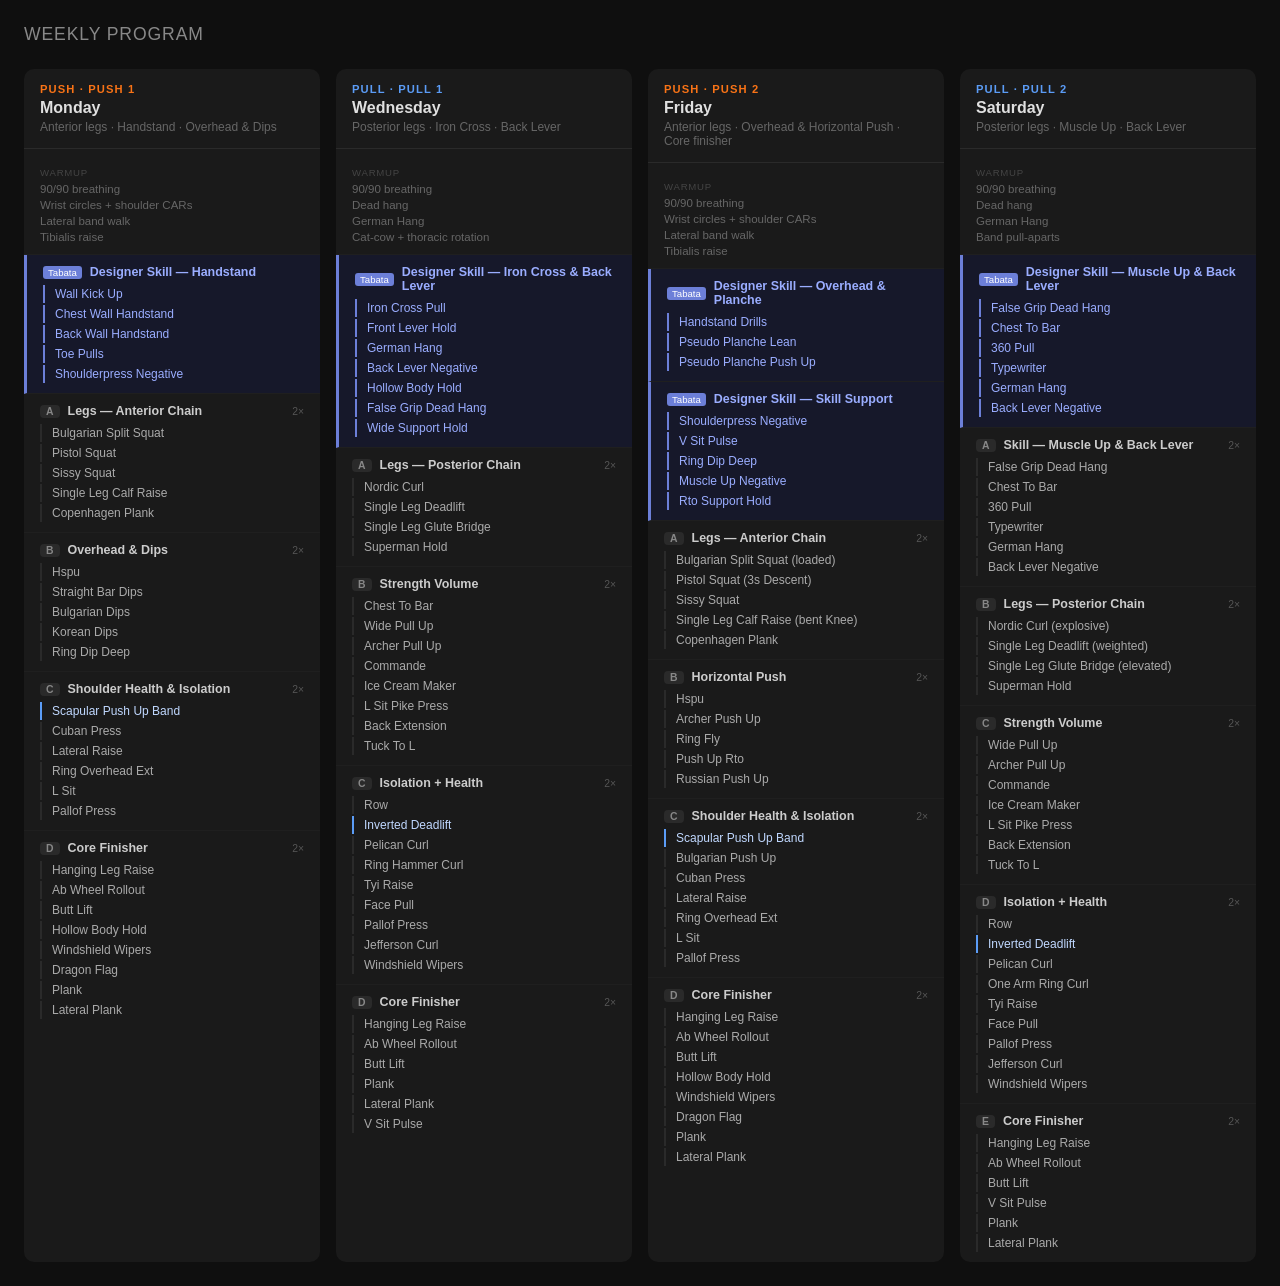
==== workout-overview.html @ dfa6110d "Add Scapular Push Up (Band) to push days; update overview - New exercise: scapular-push-up-band (ser" ====
<!DOCTYPE html>
<html lang="en">
<head>
<meta charset="UTF-8">
<title>Workout Overview</title>
<style>
  * { box-sizing: border-box; margin: 0; padding: 0; }
  body { font-family: -apple-system, BlinkMacSystemFont, sans-serif; background: #0f0f0f; color: #e0e0e0; padding: 24px; }
  h1 { font-size: 1.1rem; color: #888; font-weight: 400; margin-bottom: 24px; letter-spacing: .05em; text-transform: uppercase; }
  .days { display: grid; grid-template-columns: repeat(auto-fit, minmax(280px, 1fr)); gap: 16px; }
  .day { background: #1a1a1a; border-radius: 10px; overflow: hidden; }
  .day-header { padding: 14px 16px; border-bottom: 1px solid #2a2a2a; }
  .day-header .label { font-size: .7rem; text-transform: uppercase; letter-spacing: .1em; font-weight: 600; margin-bottom: 4px; }
  .day-header .name { font-size: 1rem; font-weight: 600; }
  .day-header .focus { font-size: .75rem; color: #666; margin-top: 3px; }
  .pull .day-header .label { color: #5b9cf6; }
  .push .day-header .label { color: #f97316; }
  .block { padding: 10px 16px; border-bottom: 1px solid #1f1f1f; }
  .block:last-child { border-bottom: none; }
  .block-header { display: flex; align-items: center; gap: 8px; margin-bottom: 6px; }
  .block-id { font-size: .65rem; font-weight: 700; background: #2a2a2a; color: #888; border-radius: 4px; padding: 1px 6px; }
  .block-label { font-size: .78rem; font-weight: 600; color: #ccc; flex: 1; }
  .block-meta { font-size: .65rem; color: #555; }
  .block-tag { font-size: .6rem; background: #6C7FD8; color: #fff; border-radius: 3px; padding: 1px 5px; }
  .exercises { list-style: none; display: flex; flex-direction: column; gap: 2px; }
  .exercises li { font-size: .75rem; color: #aaa; padding: 2px 0 2px 10px; border-left: 2px solid #2a2a2a; }
  .exercises li.new { border-left-color: #5b9cf6; color: #c0d8ff; }
  .section-title { font-size: .6rem; text-transform: uppercase; letter-spacing: .08em; color: #444; margin: 8px 0 4px; }
  .warmup-items { list-style: none; display: flex; flex-direction: column; gap: 2px; }
  .warmup-items li { font-size: .72rem; color: #666; padding: 1px 0; }
</style>
</head>
<body>
<h1>Weekly Program</h1>
<div class="days" id="days"></div>

<script type="module">
const EX = new Proxy({}, { get: (_, id) => ({ id }) });

const SESSIONS = [
  {
    id: 'mon-push1', day: 'Monday', type: 'push', label: 'Push 1',
    focus: 'Anterior legs · Handstand · Overhead & Dips',
    warmup: ['90/90 breathing', 'Wrist circles + shoulder CARs', 'Lateral band walk', 'Tibialis raise'],
    skillTabata: [
      { id:'A', label:'Designer Skill — Handstand', tag:'Tabata', exercises:['wall-kick-up','chest-wall-handstand','back-wall-handstand','toe-pulls','shoulderpress-negative'] },
    ],
    supersets: [
      { id:'A', label:'Legs — Anterior Chain', rounds:2, exercises:['bulgarian-split-squat','pistol-squat','sissy-squat','single-leg-calf-raise','copenhagen-plank'] },
      { id:'B', label:'Overhead & Dips', rounds:2, exercises:['hspu','straight-bar-dips','bulgarian-dips','korean-dips','ring-dip-deep'] },
      { id:'C', label:'Shoulder Health & Isolation', rounds:2, exercises:['scapular-push-up-band','cuban-press','lateral-raise','ring-overhead-ext','l-sit','pallof-press'], newExercises:['scapular-push-up-band'] },
      { id:'D', label:'Core Finisher', rounds:2, exercises:['hanging-leg-raise','ab-wheel-rollout','butt-lift','hollow-body-hold','windshield-wipers','dragon-flag','plank','lateral-plank'] },
    ],
  },
  {
    id: 'wed-pull1', day: 'Wednesday', type: 'pull', label: 'Pull 1',
    focus: 'Posterior legs · Iron Cross · Back Lever',
    warmup: ['90/90 breathing','Dead hang','German Hang','Cat-cow + thoracic rotation'],
    skillTabata: [
      { id:'A', label:'Designer Skill — Iron Cross & Back Lever', tag:'Tabata', exercises:['iron-cross-pull','front-lever-hold','german-hang','back-lever-negative','hollow-body-hold','false-grip-dead-hang','wide-support-hold'] },
    ],
    supersets: [
      { id:'A', label:'Legs — Posterior Chain', rounds:2, exercises:['nordic-curl','single-leg-deadlift','single-leg-glute-bridge','superman-hold'] },
      { id:'B', label:'Strength Volume', rounds:2, exercises:['chest-to-bar','wide-pull-up','archer-pull-up','commande','ice-cream-maker','l-sit-pike-press','back-extension','tuck-to-l'] },
      { id:'C', label:'Isolation + Health', rounds:2, exercises:['row','inverted-deadlift','pelican-curl','ring-hammer-curl','tyi-raise','face-pull','pallof-press','jefferson-curl','windshield-wipers'], newExercises:['inverted-deadlift'] },
      { id:'D', label:'Core Finisher', rounds:2, exercises:['hanging-leg-raise','ab-wheel-rollout','butt-lift','plank','lateral-plank','v-sit-pulse'] },
    ],
  },
  {
    id: 'fri-push2', day: 'Friday', type: 'push', label: 'Push 2',
    focus: 'Anterior legs · Overhead & Horizontal Push · Core finisher',
    warmup: ['90/90 breathing','Wrist circles + shoulder CARs','Lateral band walk','Tibialis raise'],
    skillTabata: [
      { id:'A', label:'Designer Skill — Overhead & Planche', tag:'Tabata', exercises:['handstand-drills','pseudo-planche-lean','pseudo-planche-push-up'] },
      { id:'B', label:'Designer Skill — Skill Support', tag:'Tabata', exercises:['shoulderpress-negative','v-sit-pulse','ring-dip-deep','muscle-up-negative','rto-support-hold'] },
    ],
    supersets: [
      { id:'A', label:'Legs — Anterior Chain', rounds:2, exercises:['bulgarian-split-squat (loaded)','pistol-squat (3s descent)','sissy-squat','single-leg-calf-raise (bent knee)','copenhagen-plank'] },
      { id:'B', label:'Horizontal Push', rounds:2, exercises:['hspu','archer-push-up','ring-fly','push-up-rto','russian-push-up'] },
      { id:'C', label:'Shoulder Health & Isolation', rounds:2, exercises:['scapular-push-up-band','bulgarian-push-up','cuban-press','lateral-raise','ring-overhead-ext','l-sit','pallof-press'], newExercises:['scapular-push-up-band'] },
      { id:'D', label:'Core Finisher', rounds:2, exercises:['hanging-leg-raise','ab-wheel-rollout','butt-lift','hollow-body-hold','windshield-wipers','dragon-flag','plank','lateral-plank'] },
    ],
  },
  {
    id: 'sat-pull2', day: 'Saturday', type: 'pull', label: 'Pull 2',
    focus: 'Posterior legs · Muscle Up · Back Lever',
    warmup: ['90/90 breathing','Dead hang','German Hang','Band pull-aparts'],
    skillTabata: [
      { id:'A', label:'Designer Skill — Muscle Up & Back Lever', tag:'Tabata', exercises:['false-grip-dead-hang','chest-to-bar','360-pull','typewriter','german-hang','back-lever-negative'] },
    ],
    supersets: [
      { id:'A', label:'Skill — Muscle Up & Back Lever', rounds:2, exercises:['false-grip-dead-hang','chest-to-bar','360-pull','typewriter','german-hang','back-lever-negative'] },
      { id:'B', label:'Legs — Posterior Chain', rounds:2, exercises:['nordic-curl (explosive)','single-leg-deadlift (weighted)','single-leg-glute-bridge (elevated)','superman-hold'] },
      { id:'C', label:'Strength Volume', rounds:2, exercises:['wide-pull-up','archer-pull-up','commande','ice-cream-maker','l-sit-pike-press','back-extension','tuck-to-l'] },
      { id:'D', label:'Isolation + Health', rounds:2, exercises:['row','inverted-deadlift','pelican-curl','one-arm-ring-curl','tyi-raise','face-pull','pallof-press','jefferson-curl','windshield-wipers'], newExercises:['inverted-deadlift'] },
      { id:'E', label:'Core Finisher', rounds:2, exercises:['hanging-leg-raise','ab-wheel-rollout','butt-lift','v-sit-pulse','plank','lateral-plank'] },
    ],
  },
];

function fmt(id) {
  return id.split(/[-\s]/).map(w => w[0]?.toUpperCase() + w.slice(1)).join(' ');
}

const container = document.getElementById('days');

for (const s of SESSIONS) {
  const div = document.createElement('div');
  div.className = `day ${s.type}`;

  const tabataHtml = (s.skillTabata || []).map(ss => `
    <div class="block" style="border-left:3px solid #6C7FD8;background:#16182a">
      <div class="block-header">
        <span class="block-tag">${ss.tag}</span>
        <span class="block-label" style="color:#9aadff">${ss.label}</span>
      </div>
      <ul class="exercises">
        ${ss.exercises.map(ex => `<li style="border-left-color:#6C7FD8;color:#9aadff">${fmt(ex)}</li>`).join('')}
      </ul>
    </div>`).join('');

  const supersetHtml = s.supersets.map(ss => `
    <div class="block">
      <div class="block-header">
        <span class="block-id">${ss.id}</span>
        <span class="block-label">${ss.label}</span>
        <span class="block-meta">${ss.rounds}×</span>
      </div>
      <ul class="exercises">
        ${ss.exercises.map(ex => {
          const isNew = ss.newExercises && ss.newExercises.some(n => ex.startsWith(n));
          return `<li class="${isNew ? 'new' : ''}">${fmt(ex)}</li>`;
        }).join('')}
      </ul>
    </div>`).join('');

  div.innerHTML = `
    <div class="day-header">
      <div class="label">${s.type} · ${s.label}</div>
      <div class="name">${s.day}</div>
      <div class="focus">${s.focus}</div>
    </div>
    <div class="block">
      <div class="section-title">Warmup</div>
      <ul class="warmup-items">${s.warmup.map(w => `<li>${w}</li>`).join('')}</ul>
    </div>
    ${tabataHtml}
    ${supersetHtml}
  `;
  container.appendChild(div);
}
</script>
</body>
</html>
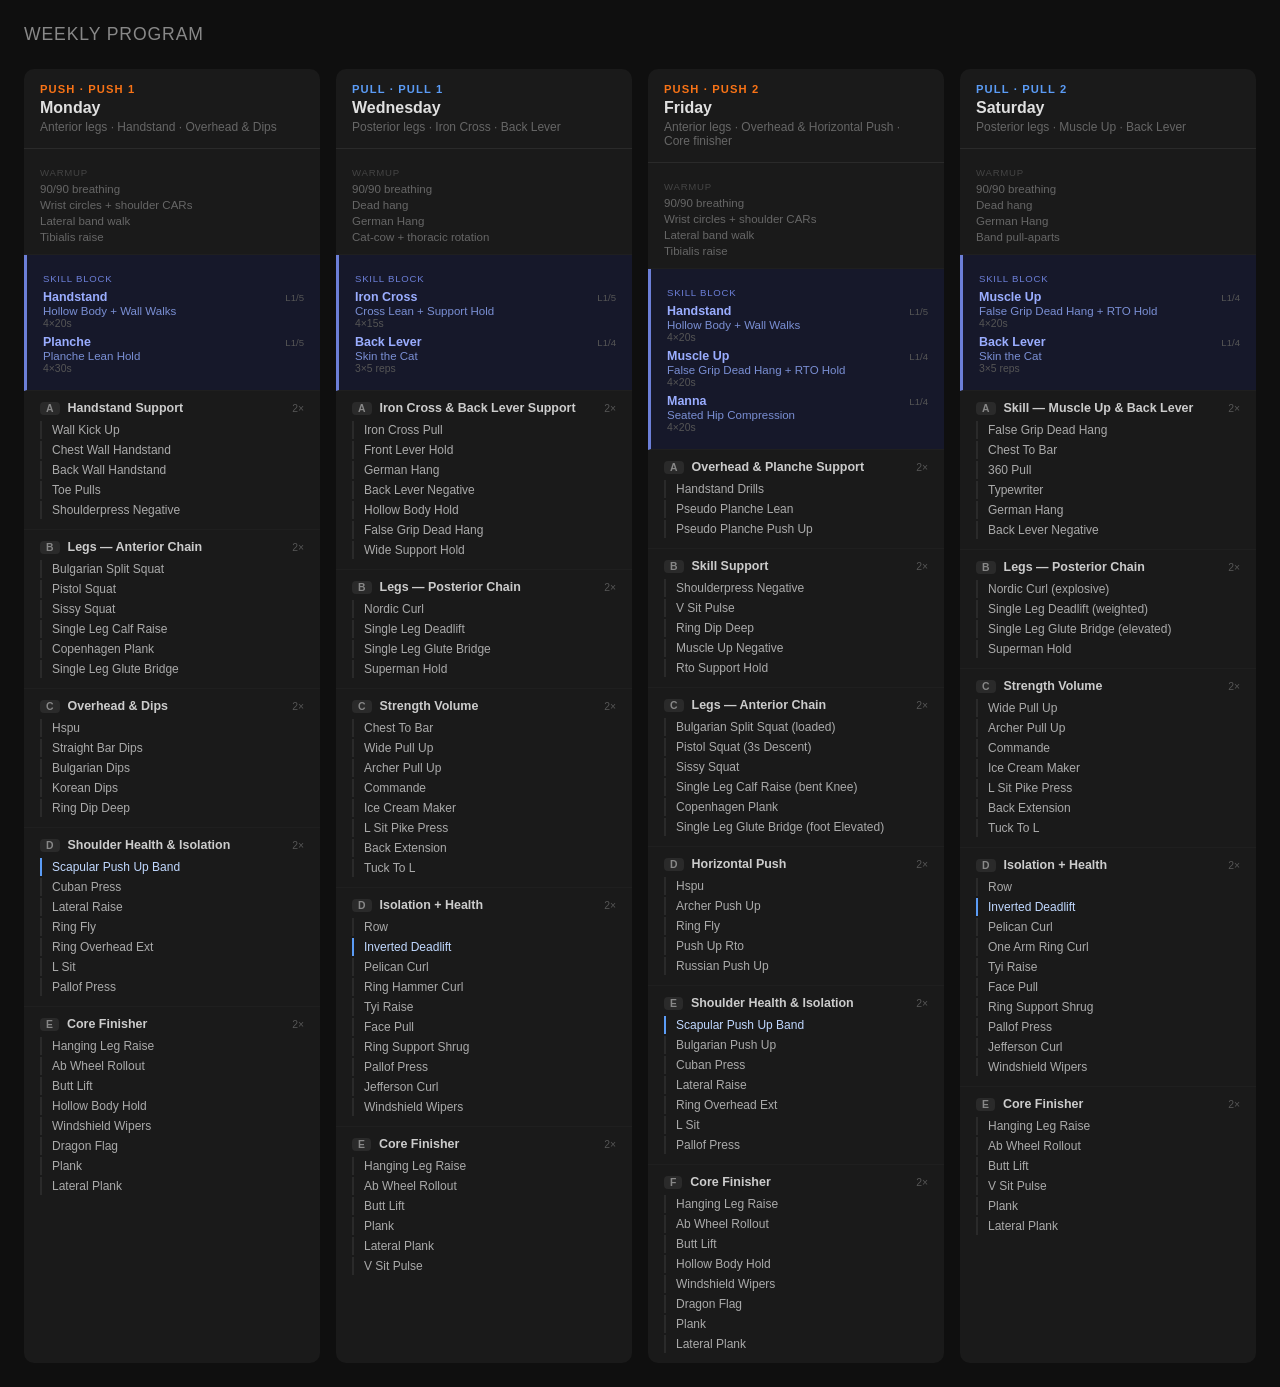
==== commit 84caa9f8: "Refactor tabata: drive from skill progressions, not hardcoded blocks - Tabata timer now builds exerc" ====
--- a/workout-overview.html
+++ b/workout-overview.html
@@ -35,64 +35,71 @@
 <div class="days" id="days"></div>
 
 <script type="module">
+import { SKILL_PROGRESSIONS } from './data/skills.js';
+
 const EX = new Proxy({}, { get: (_, id) => ({ id }) });
+
+const rawState = localStorage.getItem('gymState');
+const skillLevels = rawState ? (JSON.parse(rawState).skillLevels || {}) : {};
+
+function currentDrill(skillId) {
+  const sp = SKILL_PROGRESSIONS[skillId];
+  if (!sp) return null;
+  const level = skillLevels[skillId] || 1;
+  return sp.progressions.find(p => p.level === level) || sp.progressions[0];
+}
 
 const SESSIONS = [
   {
     id: 'mon-push1', day: 'Monday', type: 'push', label: 'Push 1',
     focus: 'Anterior legs · Handstand · Overhead & Dips',
     warmup: ['90/90 breathing', 'Wrist circles + shoulder CARs', 'Lateral band walk', 'Tibialis raise'],
-    skillTabata: [
-      { id:'A', label:'Designer Skill — Handstand', tag:'Tabata', exercises:['wall-kick-up','chest-wall-handstand','back-wall-handstand','toe-pulls','shoulderpress-negative'] },
-    ],
+    skills: ['handstand', 'planche'],
     supersets: [
-      { id:'A', label:'Legs — Anterior Chain', rounds:2, exercises:['bulgarian-split-squat','pistol-squat','sissy-squat','single-leg-calf-raise','copenhagen-plank'] },
-      { id:'B', label:'Overhead & Dips', rounds:2, exercises:['hspu','straight-bar-dips','bulgarian-dips','korean-dips','ring-dip-deep'] },
-      { id:'C', label:'Shoulder Health & Isolation', rounds:2, exercises:['scapular-push-up-band','cuban-press','lateral-raise','ring-overhead-ext','l-sit','pallof-press'], newExercises:['scapular-push-up-band'] },
-      { id:'D', label:'Core Finisher', rounds:2, exercises:['hanging-leg-raise','ab-wheel-rollout','butt-lift','hollow-body-hold','windshield-wipers','dragon-flag','plank','lateral-plank'] },
+      { id:'A', label:'Handstand Support', rounds:2, exercises:['wall-kick-up','chest-wall-handstand','back-wall-handstand','toe-pulls','shoulderpress-negative'] },
+      { id:'B', label:'Legs — Anterior Chain', rounds:2, exercises:['bulgarian-split-squat','pistol-squat','sissy-squat','single-leg-calf-raise','copenhagen-plank','single-leg-glute-bridge'] },
+      { id:'C', label:'Overhead & Dips', rounds:2, exercises:['hspu','straight-bar-dips','bulgarian-dips','korean-dips','ring-dip-deep'] },
+      { id:'D', label:'Shoulder Health & Isolation', rounds:2, exercises:['scapular-push-up-band','cuban-press','lateral-raise','ring-fly','ring-overhead-ext','l-sit','pallof-press'], newExercises:['scapular-push-up-band'] },
+      { id:'E', label:'Core Finisher', rounds:2, exercises:['hanging-leg-raise','ab-wheel-rollout','butt-lift','hollow-body-hold','windshield-wipers','dragon-flag','plank','lateral-plank'] },
     ],
   },
   {
     id: 'wed-pull1', day: 'Wednesday', type: 'pull', label: 'Pull 1',
     focus: 'Posterior legs · Iron Cross · Back Lever',
     warmup: ['90/90 breathing','Dead hang','German Hang','Cat-cow + thoracic rotation'],
-    skillTabata: [
-      { id:'A', label:'Designer Skill — Iron Cross & Back Lever', tag:'Tabata', exercises:['iron-cross-pull','front-lever-hold','german-hang','back-lever-negative','hollow-body-hold','false-grip-dead-hang','wide-support-hold'] },
-    ],
+    skills: ['iron-cross', 'back-lever'],
     supersets: [
-      { id:'A', label:'Legs — Posterior Chain', rounds:2, exercises:['nordic-curl','single-leg-deadlift','single-leg-glute-bridge','superman-hold'] },
-      { id:'B', label:'Strength Volume', rounds:2, exercises:['chest-to-bar','wide-pull-up','archer-pull-up','commande','ice-cream-maker','l-sit-pike-press','back-extension','tuck-to-l'] },
-      { id:'C', label:'Isolation + Health', rounds:2, exercises:['row','inverted-deadlift','pelican-curl','ring-hammer-curl','tyi-raise','face-pull','pallof-press','jefferson-curl','windshield-wipers'], newExercises:['inverted-deadlift'] },
-      { id:'D', label:'Core Finisher', rounds:2, exercises:['hanging-leg-raise','ab-wheel-rollout','butt-lift','plank','lateral-plank','v-sit-pulse'] },
+      { id:'A', label:'Iron Cross & Back Lever Support', rounds:2, exercises:['iron-cross-pull','front-lever-hold','german-hang','back-lever-negative','hollow-body-hold','false-grip-dead-hang','wide-support-hold'] },
+      { id:'B', label:'Legs — Posterior Chain', rounds:2, exercises:['nordic-curl','single-leg-deadlift','single-leg-glute-bridge','superman-hold'] },
+      { id:'C', label:'Strength Volume', rounds:2, exercises:['chest-to-bar','wide-pull-up','archer-pull-up','commande','ice-cream-maker','l-sit-pike-press','back-extension','tuck-to-l'] },
+      { id:'D', label:'Isolation + Health', rounds:2, exercises:['row','inverted-deadlift','pelican-curl','ring-hammer-curl','tyi-raise','face-pull','ring-support-shrug','pallof-press','jefferson-curl','windshield-wipers'], newExercises:['inverted-deadlift'] },
+      { id:'E', label:'Core Finisher', rounds:2, exercises:['hanging-leg-raise','ab-wheel-rollout','butt-lift','plank','lateral-plank','v-sit-pulse'] },
     ],
   },
   {
     id: 'fri-push2', day: 'Friday', type: 'push', label: 'Push 2',
     focus: 'Anterior legs · Overhead & Horizontal Push · Core finisher',
     warmup: ['90/90 breathing','Wrist circles + shoulder CARs','Lateral band walk','Tibialis raise'],
-    skillTabata: [
-      { id:'A', label:'Designer Skill — Overhead & Planche', tag:'Tabata', exercises:['handstand-drills','pseudo-planche-lean','pseudo-planche-push-up'] },
-      { id:'B', label:'Designer Skill — Skill Support', tag:'Tabata', exercises:['shoulderpress-negative','v-sit-pulse','ring-dip-deep','muscle-up-negative','rto-support-hold'] },
-    ],
+    skills: ['handstand', 'muscle-up', 'manna'],
     supersets: [
-      { id:'A', label:'Legs — Anterior Chain', rounds:2, exercises:['bulgarian-split-squat (loaded)','pistol-squat (3s descent)','sissy-squat','single-leg-calf-raise (bent knee)','copenhagen-plank'] },
-      { id:'B', label:'Horizontal Push', rounds:2, exercises:['hspu','archer-push-up','ring-fly','push-up-rto','russian-push-up'] },
-      { id:'C', label:'Shoulder Health & Isolation', rounds:2, exercises:['scapular-push-up-band','bulgarian-push-up','cuban-press','lateral-raise','ring-overhead-ext','l-sit','pallof-press'], newExercises:['scapular-push-up-band'] },
-      { id:'D', label:'Core Finisher', rounds:2, exercises:['hanging-leg-raise','ab-wheel-rollout','butt-lift','hollow-body-hold','windshield-wipers','dragon-flag','plank','lateral-plank'] },
+      { id:'A', label:'Overhead & Planche Support', rounds:2, exercises:['handstand-drills','pseudo-planche-lean','pseudo-planche-push-up'] },
+      { id:'B', label:'Skill Support', rounds:2, exercises:['shoulderpress-negative','v-sit-pulse','ring-dip-deep','muscle-up-negative','rto-support-hold'] },
+      { id:'C', label:'Legs — Anterior Chain', rounds:2, exercises:['bulgarian-split-squat (loaded)','pistol-squat (3s descent)','sissy-squat','single-leg-calf-raise (bent knee)','copenhagen-plank','single-leg-glute-bridge (foot elevated)'] },
+      { id:'D', label:'Horizontal Push', rounds:2, exercises:['hspu','archer-push-up','ring-fly','push-up-rto','russian-push-up'] },
+      { id:'E', label:'Shoulder Health & Isolation', rounds:2, exercises:['scapular-push-up-band','bulgarian-push-up','cuban-press','lateral-raise','ring-overhead-ext','l-sit','pallof-press'], newExercises:['scapular-push-up-band'] },
+      { id:'F', label:'Core Finisher', rounds:2, exercises:['hanging-leg-raise','ab-wheel-rollout','butt-lift','hollow-body-hold','windshield-wipers','dragon-flag','plank','lateral-plank'] },
     ],
   },
   {
     id: 'sat-pull2', day: 'Saturday', type: 'pull', label: 'Pull 2',
     focus: 'Posterior legs · Muscle Up · Back Lever',
     warmup: ['90/90 breathing','Dead hang','German Hang','Band pull-aparts'],
-    skillTabata: [
-      { id:'A', label:'Designer Skill — Muscle Up & Back Lever', tag:'Tabata', exercises:['false-grip-dead-hang','chest-to-bar','360-pull','typewriter','german-hang','back-lever-negative'] },
-    ],
+    skills: ['muscle-up', 'back-lever'],
     supersets: [
       { id:'A', label:'Skill — Muscle Up & Back Lever', rounds:2, exercises:['false-grip-dead-hang','chest-to-bar','360-pull','typewriter','german-hang','back-lever-negative'] },
       { id:'B', label:'Legs — Posterior Chain', rounds:2, exercises:['nordic-curl (explosive)','single-leg-deadlift (weighted)','single-leg-glute-bridge (elevated)','superman-hold'] },
       { id:'C', label:'Strength Volume', rounds:2, exercises:['wide-pull-up','archer-pull-up','commande','ice-cream-maker','l-sit-pike-press','back-extension','tuck-to-l'] },
-      { id:'D', label:'Isolation + Health', rounds:2, exercises:['row','inverted-deadlift','pelican-curl','one-arm-ring-curl','tyi-raise','face-pull','pallof-press','jefferson-curl','windshield-wipers'], newExercises:['inverted-deadlift'] },
+      { id:'D', label:'Isolation + Health', rounds:2, exercises:['row','inverted-deadlift','pelican-curl','one-arm-ring-curl','tyi-raise','face-pull','ring-support-shrug','pallof-press','jefferson-curl','windshield-wipers'], newExercises:['inverted-deadlift'] },
       { id:'E', label:'Core Finisher', rounds:2, exercises:['hanging-leg-raise','ab-wheel-rollout','butt-lift','v-sit-pulse','plank','lateral-plank'] },
     ],
   },
@@ -108,10 +115,28 @@
   const div = document.createElement('div');
   div.className = `day ${s.type}`;
 
+  const skillBlockHtml = s.skills?.length ? `
+    <div class="block" style="border-left:3px solid #6C7FD8;background:#16182a">
+      <div class="section-title" style="color:#6C7FD8;margin-bottom:6px">Skill Block</div>
+      ${s.skills.map(skillId => {
+        const sp = SKILL_PROGRESSIONS[skillId];
+        const drill = currentDrill(skillId);
+        if (!sp || !drill) return '';
+        const level = skillLevels[skillId] || 1;
+        return `<div style="margin-bottom:6px">
+          <div style="display:flex;justify-content:space-between;align-items:baseline">
+            <span style="font-size:.78rem;font-weight:600;color:#9aadff">${sp.name}</span>
+            <span style="font-size:.6rem;color:#555">L${level}/${sp.progressions.length}</span>
+          </div>
+          <div style="font-size:.72rem;color:#7a8fd4;margin-top:1px">${drill.drill}</div>
+          <div style="font-size:.65rem;color:#555;margin-top:1px">${drill.sets}×${drill.type === 'hold' ? drill.targetSecs + 's' : drill.targetReps + ' reps'}</div>
+        </div>`;
+      }).join('')}
+    </div>` : '';
+
   const tabataHtml = (s.skillTabata || []).map(ss => `
     <div class="block" style="border-left:3px solid #6C7FD8;background:#16182a">
       <div class="block-header">
-        <span class="block-tag">${ss.tag}</span>
         <span class="block-label" style="color:#9aadff">${ss.label}</span>
       </div>
       <ul class="exercises">
@@ -144,6 +169,7 @@
       <div class="section-title">Warmup</div>
       <ul class="warmup-items">${s.warmup.map(w => `<li>${w}</li>`).join('')}</ul>
     </div>
+    ${skillBlockHtml}
     ${tabataHtml}
     ${supersetHtml}
   `;
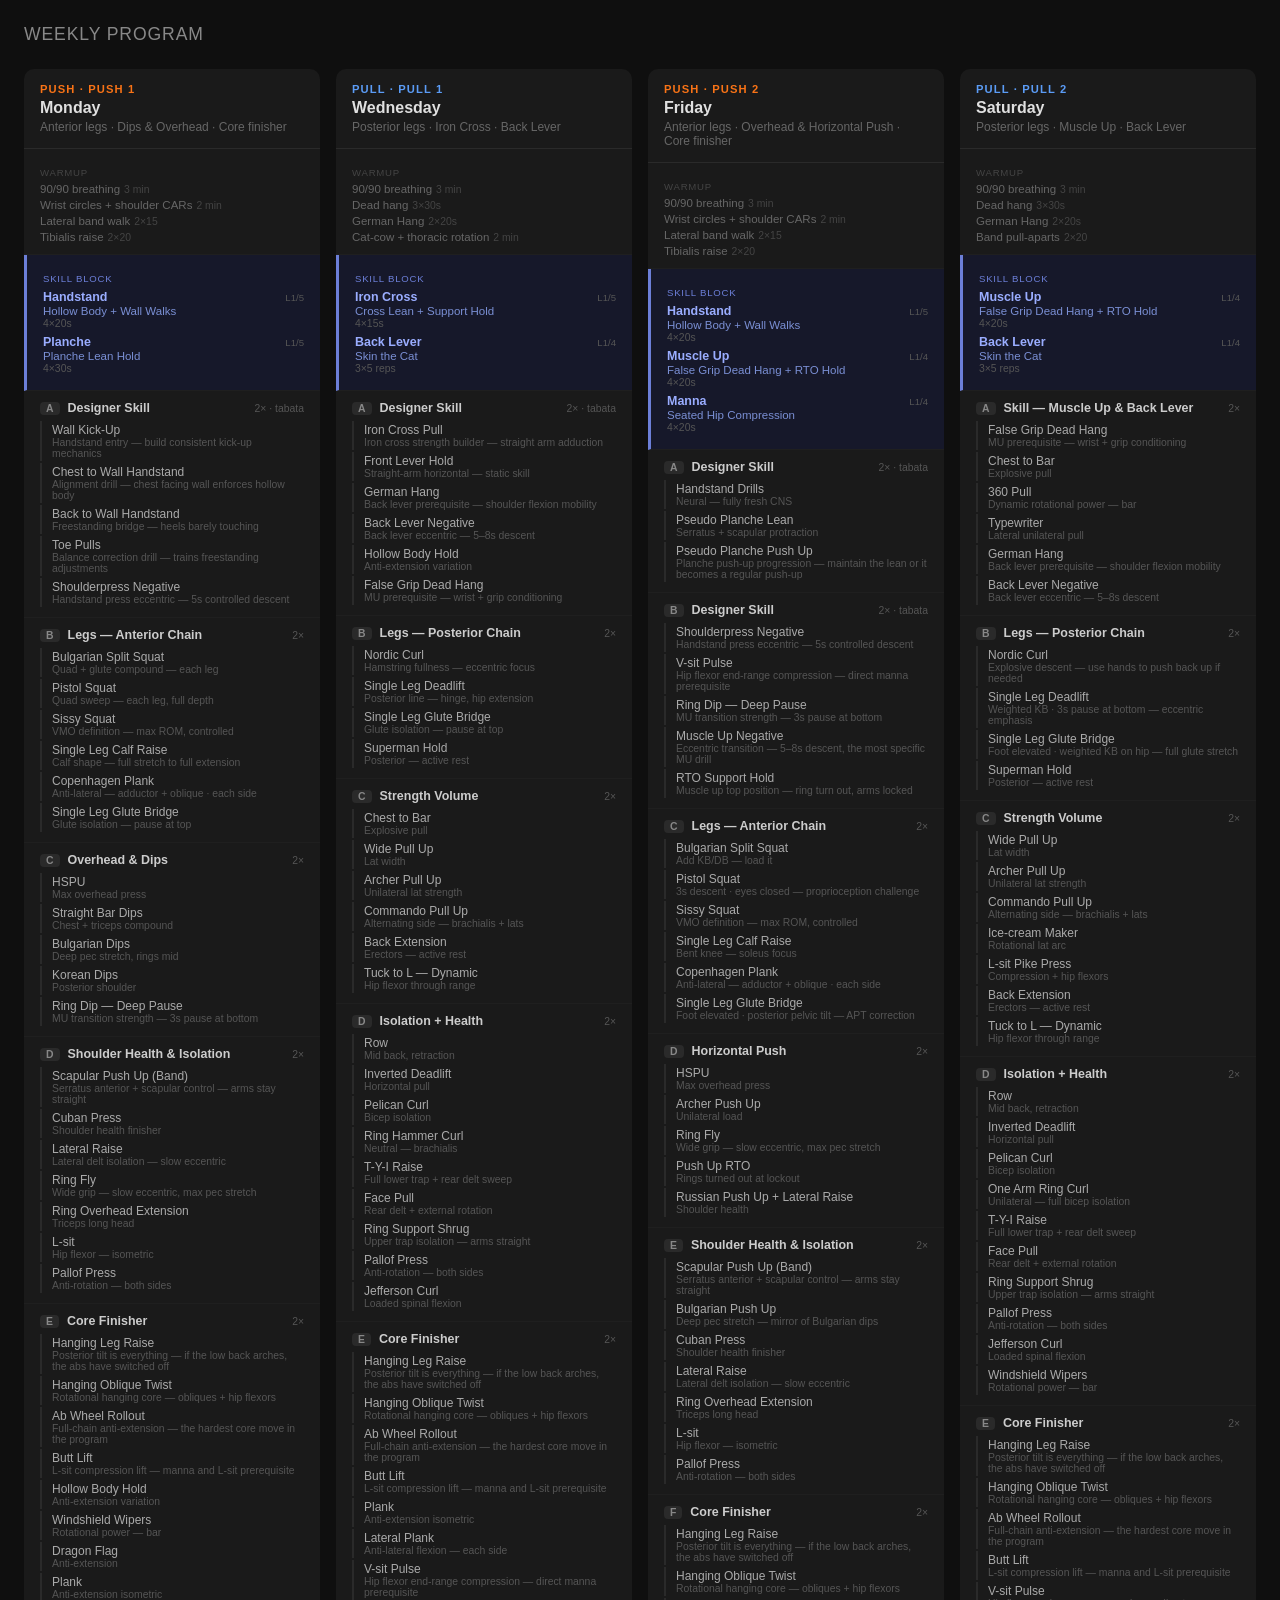
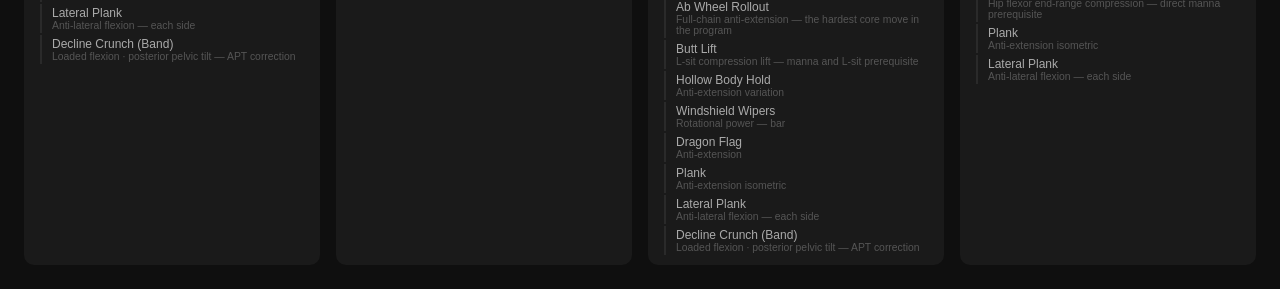
==== commit 2e5d771d: "Add Hanging Oblique Twist + Decline Crunch Band; trim Wednesday; self-contained overview - Add Hangi" ====
--- a/workout-overview.html
+++ b/workout-overview.html
@@ -21,92 +21,246 @@
   .block-id { font-size: .65rem; font-weight: 700; background: #2a2a2a; color: #888; border-radius: 4px; padding: 1px 6px; }
   .block-label { font-size: .78rem; font-weight: 600; color: #ccc; flex: 1; }
   .block-meta { font-size: .65rem; color: #555; }
-  .block-tag { font-size: .6rem; background: #6C7FD8; color: #fff; border-radius: 3px; padding: 1px 5px; }
   .exercises { list-style: none; display: flex; flex-direction: column; gap: 2px; }
   .exercises li { font-size: .75rem; color: #aaa; padding: 2px 0 2px 10px; border-left: 2px solid #2a2a2a; }
-  .exercises li.new { border-left-color: #5b9cf6; color: #c0d8ff; }
+  .exercises li .ex-note { font-size: .65rem; color: #555; display: block; }
   .section-title { font-size: .6rem; text-transform: uppercase; letter-spacing: .08em; color: #444; margin: 8px 0 4px; }
   .warmup-items { list-style: none; display: flex; flex-direction: column; gap: 2px; }
   .warmup-items li { font-size: .72rem; color: #666; padding: 1px 0; }
+  .warmup-items li span { color: #444; font-size: .65rem; margin-left: 4px; }
 </style>
 </head>
 <body>
 <h1>Weekly Program</h1>
 <div class="days" id="days"></div>
 
-<script type="module">
-import { SKILL_PROGRESSIONS } from './data/skills.js';
-
-const EX = new Proxy({}, { get: (_, id) => ({ id }) });
-
-const rawState = localStorage.getItem('gymState');
-const skillLevels = rawState ? (JSON.parse(rawState).skillLevels || {}) : {};
+<script>
+// ─── Exercise library ──────────────────────────────────────
+const EX = {
+  'handstand-drills': { id: 'handstand-drills', name: 'Handstand Drills', category: 'shoulder', type: 'reps', targetReps: 5, desc: '5× shrugs · 3 tuck slides · 5× lean forwards · 10× shoulder taps', note: 'Neural — fully fresh CNS' },
+  'hspu': { id: 'hspu', name: 'HSPU', category: 'shoulder', type: 'reps', targetReps: 5, note: 'Max overhead press' },
+  'straight-bar-dips': { id: 'straight-bar-dips', name: 'Straight Bar Dips', category: 'shoulder', type: 'reps', targetReps: 8, note: 'Chest + triceps compound' },
+  'pseudo-planche-lean': { id: 'pseudo-planche-lean', name: 'Pseudo Planche Lean', category: 'straight', type: 'hold', targetSecs: 20, note: 'Serratus + scapular protraction' },
+  'pseudo-planche-push-up': { id: 'pseudo-planche-push-up', name: 'Pseudo Planche Push Up', category: 'straight', type: 'reps', targetReps: 5, note: 'Planche push-up progression — maintain the lean or it becomes a regular push-up' },
+  'dragon-flag': { id: 'dragon-flag', name: 'Dragon Flag', category: 'core', type: 'reps', targetReps: 5, note: 'Anti-extension' },
+  'copenhagen-plank': { id: 'copenhagen-plank', name: 'Copenhagen Plank', category: 'core', type: 'hold', targetSecs: 20, note: 'Anti-lateral — adductor + oblique · each side' },
+  'hollow-body-hold': { id: 'hollow-body-hold', name: 'Hollow Body Hold', category: 'core', type: 'hold', targetSecs: 20, note: 'Anti-extension variation' },
+  'bulgarian-dips': { id: 'bulgarian-dips', name: 'Bulgarian Dips', category: 'shoulder', type: 'reps', targetReps: 8, note: 'Deep pec stretch, rings mid' },
+  'korean-dips': { id: 'korean-dips', name: 'Korean Dips', category: 'shoulder', type: 'reps', targetReps: 8, note: 'Posterior shoulder' },
+  'archer-push-up': { id: 'archer-push-up', name: 'Archer Push Up', category: 'shoulder', type: 'reps', targetReps: 5, note: 'Unilateral load' },
+  'plank': { id: 'plank', name: 'Plank', category: 'core', type: 'duration', targetDuration: 60, note: 'Anti-extension isometric' },
+  'lateral-plank': { id: 'lateral-plank', name: 'Lateral Plank', category: 'core', type: 'duration', targetDuration: 45, note: 'Anti-lateral flexion — each side' },
+  'windshield-wipers': { id: 'windshield-wipers', name: 'Windshield Wipers', category: 'core', type: 'reps', targetReps: 8, note: 'Rotational power — bar' },
+  'ring-dip-deep': { id: 'ring-dip-deep', name: 'Ring Dip — Deep Pause', category: 'shoulder', type: 'reps', targetReps: 5, note: 'MU transition strength — 3s pause at bottom' },
+  'ring-fly': { id: 'ring-fly', name: 'Ring Fly', category: 'shoulder', type: 'reps', targetReps: 10, note: 'Chest isolation' },
+  'push-up-rto': { id: 'push-up-rto', name: 'Push Up RTO', category: 'shoulder', type: 'reps', targetReps: 8, note: 'Rings turned out at lockout' },
+  'bulgarian-push-up': { id: 'bulgarian-push-up', name: 'Bulgarian Push Up', category: 'shoulder', type: 'reps', targetReps: 8, note: 'Deep pec stretch — mirror of Bulgarian dips' },
+  'ring-overhead-ext': { id: 'ring-overhead-ext', name: 'Ring Overhead Extension', category: 'shoulder', type: 'reps', targetReps: 10, note: 'Triceps long head' },
+  'russian-push-up': { id: 'russian-push-up', name: 'Russian Push Up + Lateral Raise', category: 'shoulder', type: 'reps', targetReps: 8, note: 'Shoulder health' },
+  'l-sit': { id: 'l-sit', name: 'L-sit', category: 'core', type: 'hold', targetSecs: 10, note: 'Hip flexor — isometric' },
+  'chest-to-bar': { id: 'chest-to-bar', name: 'Chest to Bar', category: 'pull', type: 'reps', targetReps: 5, note: 'Explosive pull' },
+  '360-pull': { id: '360-pull', name: '360 Pull', category: 'pull', type: 'reps', targetReps: 3, note: 'Dynamic rotational power — bar' },
+  'typewriter': { id: 'typewriter', name: 'Typewriter', category: 'pull', type: 'reps', targetReps: 5, note: 'Lateral unilateral pull' },
+  'false-grip-dead-hang': { id: 'false-grip-dead-hang', name: 'False Grip Dead Hang', category: 'pull', type: 'hold', targetSecs: 20, note: 'MU prerequisite — wrist + grip conditioning' },
+  'tuck-to-l': { id: 'tuck-to-l', name: 'Tuck to L — Dynamic', category: 'core', type: 'reps', targetReps: 8, note: 'Hip flexor through range' },
+  'superman-hold': { id: 'superman-hold', name: 'Superman Hold', category: 'lowback', type: 'hold', targetSecs: 10, note: 'Posterior — active rest' },
+  'wide-pull-up': { id: 'wide-pull-up', name: 'Wide Pull Up', category: 'pull', type: 'reps', targetReps: 8, note: 'Lat width' },
+  'archer-pull-up': { id: 'archer-pull-up', name: 'Archer Pull Up', category: 'pull', type: 'reps', targetReps: 5, note: 'Unilateral lat strength' },
+  'commande': { id: 'commande', name: 'Commando Pull Up', category: 'pull', type: 'reps', targetReps: 8, note: 'Alternating side — brachialis + lats' },
+  'ice-cream-maker': { id: 'ice-cream-maker', name: 'Ice-cream Maker', category: 'pull', type: 'reps', targetReps: 8, note: 'Rotational lat arc' },
+  'dead-bug': { id: 'dead-bug', name: 'Dead Bug', category: 'core', type: 'reps', targetReps: 10, note: 'IAP + contralateral — active rest' },
+  'hanging-oblique-twist': { id: 'hanging-oblique-twist', name: 'Hanging Oblique Twist', category: 'core', type: 'reps', targetReps: 10, note: 'Rotational hanging core — obliques + hip flexors' },
+  'decline-crunch-band': { id: 'decline-crunch-band', name: 'Decline Crunch (Band)', category: 'core', type: 'reps', targetReps: 12, note: 'Loaded flexion + posterior pelvic tilt — APT correction' },
+  'l-sit-pike-press': { id: 'l-sit-pike-press', name: 'L-sit Pike Press', category: 'core', type: 'reps', targetReps: 8, note: 'Compression + hip flexors' },
+  'back-extension': { id: 'back-extension', name: 'Back Extension', category: 'lowback', type: 'reps', targetReps: 10, note: 'Erectors — active rest' },
+  'row': { id: 'row', name: 'Row', category: 'pull', type: 'reps', targetReps: 10, note: 'Mid back, retraction' },
+  'pelican-curl': { id: 'pelican-curl', name: 'Pelican Curl', category: 'pelican', type: 'reps', targetReps: 8, note: 'Bicep isolation' },
+  'ring-hammer-curl': { id: 'ring-hammer-curl', name: 'Ring Hammer Curl', category: 'pull', type: 'reps', targetReps: 10, note: 'Neutral — brachialis' },
+  'one-arm-ring-curl': { id: 'one-arm-ring-curl', name: 'One Arm Ring Curl', category: 'pull', type: 'reps', targetReps: 8, note: 'Unilateral — full bicep isolation' },
+  'tyi-raise': { id: 'tyi-raise', name: 'T-Y-I Raise', category: 'pull', type: 'reps', targetReps: 10, note: 'Full lower trap + rear delt sweep' },
+  'face-pull': { id: 'face-pull', name: 'Face Pull', category: 'pull', type: 'reps', targetReps: 12, note: 'Rear delt + external rotation' },
+  'ring-support-shrug': { id: 'ring-support-shrug', name: 'Ring Support Shrug', category: 'pull', type: 'reps', targetReps: 12, note: 'Upper trap isolation — arms straight' },
+  'pallof-press': { id: 'pallof-press', name: 'Pallof Press', category: 'core', type: 'reps', targetReps: 10, note: 'Anti-rotation — both sides' },
+  'jefferson-curl': { id: 'jefferson-curl', name: 'Jefferson Curl', category: 'lowback', type: 'reps', targetReps: 8, note: 'Loaded spinal flexion' },
+  'lateral-raise': { id: 'lateral-raise', name: 'Lateral Raise', category: 'shoulder', type: 'reps', targetReps: 12, note: 'Lateral delt isolation — slow eccentric' },
+  'scapular-push-up-band': { id: 'scapular-push-up-band', name: 'Scapular Push Up (Band)', category: 'shoulder', type: 'reps', targetReps: 12, note: 'Serratus anterior + scapular control — arms stay straight' },
+  'cuban-press': { id: 'cuban-press', name: 'Cuban Press', category: 'shoulder', type: 'reps', targetReps: 10, note: 'Shoulder health finisher' },
+  'inverted-deadlift': { id: 'inverted-deadlift', name: 'Inverted Deadlift', category: 'pull', type: 'reps', targetReps: 10, note: 'Horizontal pull' },
+  'bulgarian-split-squat': { id: 'bulgarian-split-squat', name: 'Bulgarian Split Squat', category: 'legs', type: 'reps', targetReps: 8, note: 'Quad + glute compound — each leg' },
+  'pistol-squat': { id: 'pistol-squat', name: 'Pistol Squat', category: 'legs', type: 'reps', targetReps: 5, note: 'Quad sweep — each leg, full depth' },
+  'sissy-squat': { id: 'sissy-squat', name: 'Sissy Squat', category: 'legs', type: 'reps', targetReps: 10, note: 'VMO definition — max ROM, controlled' },
+  'single-leg-calf-raise': { id: 'single-leg-calf-raise', name: 'Single Leg Calf Raise', category: 'legs', type: 'reps', targetReps: 15, note: 'Calf shape — full stretch to full extension' },
+  'nordic-curl': { id: 'nordic-curl', name: 'Nordic Curl', category: 'legs', type: 'reps', targetReps: 5, note: 'Hamstring fullness — eccentric focus' },
+  'single-leg-deadlift': { id: 'single-leg-deadlift', name: 'Single Leg Deadlift', category: 'legs', type: 'reps', targetReps: 8, note: 'Posterior line — hinge, hip extension' },
+  'single-leg-glute-bridge': { id: 'single-leg-glute-bridge', name: 'Single Leg Glute Bridge', category: 'legs', type: 'reps', targetReps: 12, note: 'Glute isolation — pause at top' },
+  'hanging-leg-raise': { id: 'hanging-leg-raise', name: 'Hanging Leg Raise', category: 'core', type: 'reps', targetReps: 10, note: 'Posterior tilt is everything — if the low back arches, the abs have switched off' },
+  'v-sit-pulse': { id: 'v-sit-pulse', name: 'V-sit Pulse', category: 'core', type: 'reps', targetReps: 10, note: 'Hip flexor end-range compression — direct manna prerequisite' },
+  'butt-lift': { id: 'butt-lift', name: 'Butt Lift', category: 'core', type: 'reps', targetReps: 8, note: 'L-sit compression lift — manna and L-sit prerequisite' },
+  'ab-wheel-rollout': { id: 'ab-wheel-rollout', name: 'Ab Wheel Rollout', category: 'core', type: 'reps', targetReps: 8, note: 'Full-chain anti-extension — the hardest core move in the program' },
+  'german-hang': { id: 'german-hang', name: 'German Hang', category: 'shoulder', type: 'hold', targetSecs: 20, note: 'Back lever prerequisite — shoulder flexion mobility' },
+  'skin-the-cat': { id: 'skin-the-cat', name: 'Skin the Cat', category: 'straight', type: 'reps', targetReps: 5, note: 'Back lever and shoulder mobility foundation' },
+  'wide-support-hold': { id: 'wide-support-hold', name: 'Wide Support Hold', category: 'straight', type: 'hold', targetSecs: 10, note: 'Iron cross prerequisite — lat adduction at angle' },
+  'iron-cross-pull': { id: 'iron-cross-pull', name: 'Iron Cross Pull', category: 'straight', type: 'reps', targetReps: 5, note: 'Iron cross strength builder — straight arm adduction' },
+  'false-grip-row': { id: 'false-grip-row', name: 'False Grip Ring Row', category: 'pull', type: 'reps', targetReps: 6, note: 'False grip conditioning — builds the wrist position for muscle up' },
+  'muscle-up-negative': { id: 'muscle-up-negative', name: 'Muscle Up Negative', category: 'pull', type: 'reps', targetReps: 3, note: 'Eccentric transition — 5–8s descent, the most specific MU drill' },
+  'rto-support-hold': { id: 'rto-support-hold', name: 'RTO Support Hold', category: 'straight', type: 'hold', targetSecs: 20, note: 'Muscle up top position — ring turn out, arms locked' },
+  'back-lever-negative': { id: 'back-lever-negative', name: 'Back Lever Negative', category: 'straight', type: 'reps', targetReps: 3, note: 'Back lever eccentric — 5–8s descent' },
+  'wall-kick-up': { id: 'wall-kick-up', name: 'Wall Kick-Up', category: 'shoulder', type: 'reps', targetReps: 12, note: 'Handstand entry — build consistent kick-up mechanics' },
+  'chest-wall-handstand': { id: 'chest-wall-handstand', name: 'Chest to Wall Handstand', category: 'shoulder', type: 'hold', targetSecs: 12, note: 'Alignment drill — chest facing wall enforces hollow body' },
+  'back-wall-handstand': { id: 'back-wall-handstand', name: 'Back to Wall Handstand', category: 'shoulder', type: 'hold', targetSecs: 12, note: 'Freestanding bridge — heels barely touching' },
+  'toe-pulls': { id: 'toe-pulls', name: 'Toe Pulls', category: 'shoulder', type: 'reps', targetReps: 12, note: 'Balance correction drill — trains freestanding adjustments' },
+  'shoulderpress-negative': { id: 'shoulderpress-negative', name: 'Shoulderpress Negative', category: 'shoulder', type: 'reps', targetReps: 3, note: 'Handstand press eccentric — 5s controlled descent' },
+  'front-lever-hold': { id: 'front-lever-hold', name: 'Front Lever Hold', category: 'straight', type: 'hold', targetSecs: 5, note: 'Straight-arm horizontal — static skill' },
+};
+
+// ─── Skill progressions ────────────────────────────────────
+const SKILL_PROGRESSIONS = {
+  'planche': {
+    name: 'Planche',
+    progressions: [
+      { level: 1, drill: 'Planche Lean Hold',       type: 'hold', targetSecs: 30, sets: 4 },
+      { level: 2, drill: 'Tuck Planche',             type: 'hold', targetSecs: 20, sets: 4 },
+      { level: 3, drill: 'Advanced Tuck Planche',    type: 'hold', targetSecs: 15, sets: 4 },
+      { level: 4, drill: 'Straddle Planche',         type: 'hold', targetSecs: 10, sets: 4 },
+      { level: 5, drill: 'Full Planche',             type: 'hold', targetSecs: 5,  sets: 4 },
+    ],
+  },
+  'muscle-up': {
+    name: 'Muscle Up',
+    progressions: [
+      { level: 1, drill: 'False Grip Dead Hang + RTO Hold', type: 'hold', targetSecs: 20, sets: 4 },
+      { level: 2, drill: 'False Grip C2B + MU Negative 5s', type: 'reps', targetReps: 4,  sets: 4 },
+      { level: 3, drill: 'Low Transition Drill',      type: 'reps', targetReps: 5,  sets: 3 },
+      { level: 4, drill: 'Clean Muscle Up',           type: 'reps', targetReps: 3,  sets: 3 },
+    ],
+  },
+  'iron-cross': {
+    name: 'Iron Cross',
+    progressions: [
+      { level: 1, drill: 'Cross Lean + Support Hold', type: 'hold', targetSecs: 15, sets: 4 },
+      { level: 2, drill: 'Wide Support Hold',         type: 'hold', targetSecs: 10, sets: 4 },
+      { level: 3, drill: 'Half Cross Hold',           type: 'hold', targetSecs: 8,  sets: 4 },
+      { level: 4, drill: 'Tuck Iron Cross',           type: 'hold', targetSecs: 5,  sets: 4 },
+      { level: 5, drill: 'Full Iron Cross',           type: 'hold', targetSecs: 3,  sets: 3 },
+    ],
+  },
+  'back-lever': {
+    name: 'Back Lever',
+    progressions: [
+      { level: 1, drill: 'Skin the Cat',              type: 'reps', targetReps: 5,  sets: 3 },
+      { level: 2, drill: 'Tuck Back Lever',           type: 'hold', targetSecs: 15, sets: 4 },
+      { level: 3, drill: 'Straddle Back Lever',       type: 'hold', targetSecs: 10, sets: 4 },
+      { level: 4, drill: 'Full Back Lever',           type: 'hold', targetSecs: 10, sets: 4 },
+    ],
+  },
+  'manna': {
+    name: 'Manna',
+    progressions: [
+      { level: 1, drill: 'Seated Hip Compression',   type: 'hold', targetSecs: 20, sets: 4 },
+      { level: 2, drill: 'Manna Lean',               type: 'hold', targetSecs: 15, sets: 4 },
+      { level: 3, drill: 'Pike Compression Hold',    type: 'hold', targetSecs: 10, sets: 4 },
+      { level: 4, drill: 'Full Manna',               type: 'hold', targetSecs: 5,  sets: 3 },
+    ],
+  },
+  'handstand': {
+    name: 'Handstand',
+    progressions: [
+      { level: 1, drill: 'Hollow Body + Wall Walks',             type: 'hold', targetSecs: 20, sets: 4 },
+      { level: 2, drill: 'Decline Push Up + Pike Push Up',       type: 'reps', targetReps: 8,  sets: 3 },
+      { level: 3, drill: 'Wall Handstand CtW + Toe/Heel Pulls',  type: 'hold', targetSecs: 30, sets: 4 },
+      { level: 4, drill: 'One-Leg HS + Shoulder Taps + Mini Holds', type: 'hold', targetSecs: 5, sets: 5 },
+      { level: 5, drill: 'Freestanding Handstand',               type: 'hold', targetSecs: 10, sets: 3 },
+    ],
+  },
+};
+
+// ─── Sessions ──────────────────────────────────────────────
+const TABATA = { mode: 'tabata', workSecs: 25, restSecs: 30, cycles: 4 };
+
+const WARMUP_PUSH = [
+  { name: '90/90 breathing',               duration: '3 min' },
+  { name: 'Wrist circles + shoulder CARs', duration: '2 min' },
+  { name: 'Lateral band walk',             duration: '2×15'  },
+  { name: 'Tibialis raise',                duration: '2×20'  },
+];
+const WARMUP_PULL_WED = [
+  { name: '90/90 breathing',            duration: '3 min'  },
+  { name: 'Dead hang',                  duration: '3×30s'  },
+  { name: 'German Hang',                duration: '2×20s'  },
+  { name: 'Cat-cow + thoracic rotation', duration: '2 min' },
+];
+const WARMUP_PULL_SAT = [
+  { name: '90/90 breathing', duration: '3 min' },
+  { name: 'Dead hang',        duration: '3×30s' },
+  { name: 'German Hang',      duration: '2×20s' },
+  { name: 'Band pull-aparts', duration: '2×20'  },
+];
+
+const SESSIONS = [
+  {
+    id: 'mon-push1', day: 'Monday', type: 'push', label: 'Push 1',
+    focus: 'Anterior legs · Dips & Overhead · Core finisher',
+    skills: ['handstand', 'planche'],
+    warmup: WARMUP_PUSH,
+    supersets: [
+      { id:'A', label:'Designer Skill', rounds:2, ...TABATA, exercises:[EX['wall-kick-up'],EX['chest-wall-handstand'],EX['back-wall-handstand'],EX['toe-pulls'],EX['shoulderpress-negative']] },
+      { id:'B', label:'Legs — Anterior Chain', rounds:2, exercises:[EX['bulgarian-split-squat'],EX['pistol-squat'],EX['sissy-squat'],EX['single-leg-calf-raise'],EX['copenhagen-plank'],EX['single-leg-glute-bridge']] },
+      { id:'C', label:'Overhead & Dips', rounds:2, exercises:[EX['hspu'],EX['straight-bar-dips'],EX['bulgarian-dips'],EX['korean-dips'],EX['ring-dip-deep']] },
+      { id:'D', label:'Shoulder Health & Isolation', rounds:2, exercises:[EX['scapular-push-up-band'],EX['cuban-press'],EX['lateral-raise'],{...EX['ring-fly'],note:'Wide grip — slow eccentric, max pec stretch'},EX['ring-overhead-ext'],EX['l-sit'],EX['pallof-press']] },
+      { id:'E', label:'Core Finisher', rounds:2, exercises:[EX['hanging-leg-raise'],EX['hanging-oblique-twist'],EX['ab-wheel-rollout'],EX['butt-lift'],EX['hollow-body-hold'],EX['windshield-wipers'],EX['dragon-flag'],EX['plank'],EX['lateral-plank'],{...EX['decline-crunch-band'],note:'Loaded flexion · posterior pelvic tilt — APT correction'}] },
+    ],
+  },
+  {
+    id: 'wed-pull1', day: 'Wednesday', type: 'pull', label: 'Pull 1',
+    focus: 'Posterior legs · Iron Cross · Back Lever',
+    skills: ['iron-cross', 'back-lever'],
+    warmup: WARMUP_PULL_WED,
+    supersets: [
+      { id:'A', label:'Designer Skill', rounds:2, ...TABATA, exercises:[EX['iron-cross-pull'],EX['front-lever-hold'],EX['german-hang'],EX['back-lever-negative'],EX['hollow-body-hold'],EX['false-grip-dead-hang']] },
+      { id:'B', label:'Legs — Posterior Chain', rounds:2, exercises:[EX['nordic-curl'],EX['single-leg-deadlift'],EX['single-leg-glute-bridge'],EX['superman-hold']] },
+      { id:'C', label:'Strength Volume', rounds:2, exercises:[EX['chest-to-bar'],EX['wide-pull-up'],EX['archer-pull-up'],EX['commande'],EX['back-extension'],EX['tuck-to-l']] },
+      { id:'D', label:'Isolation + Health', rounds:2, exercises:[EX['row'],EX['inverted-deadlift'],EX['pelican-curl'],EX['ring-hammer-curl'],EX['tyi-raise'],EX['face-pull'],EX['ring-support-shrug'],EX['pallof-press'],EX['jefferson-curl']] },
+      { id:'E', label:'Core Finisher', rounds:2, exercises:[EX['hanging-leg-raise'],EX['hanging-oblique-twist'],EX['ab-wheel-rollout'],EX['butt-lift'],EX['plank'],EX['lateral-plank'],EX['v-sit-pulse']] },
+    ],
+  },
+  {
+    id: 'fri-push2', day: 'Friday', type: 'push', label: 'Push 2',
+    focus: 'Anterior legs · Overhead & Horizontal Push · Core finisher',
+    skills: ['handstand', 'muscle-up', 'manna'],
+    warmup: WARMUP_PUSH,
+    supersets: [
+      { id:'A', label:'Designer Skill', rounds:2, ...TABATA, exercises:[EX['handstand-drills'],EX['pseudo-planche-lean'],EX['pseudo-planche-push-up']] },
+      { id:'B', label:'Designer Skill', rounds:2, ...TABATA, exercises:[EX['shoulderpress-negative'],EX['v-sit-pulse'],EX['ring-dip-deep'],EX['muscle-up-negative'],EX['rto-support-hold']] },
+      { id:'C', label:'Legs — Anterior Chain', rounds:2, exercises:[{...EX['bulgarian-split-squat'],note:'Add KB/DB — load it'},{...EX['pistol-squat'],note:'3s descent · eyes closed — proprioception challenge'},{...EX['sissy-squat'],targetReps:12},{...EX['single-leg-calf-raise'],note:'Bent knee — soleus focus'},EX['copenhagen-plank'],{...EX['single-leg-glute-bridge'],note:'Foot elevated · posterior pelvic tilt — APT correction'}] },
+      { id:'D', label:'Horizontal Push', rounds:2, exercises:[EX['hspu'],EX['archer-push-up'],{...EX['ring-fly'],note:'Wide grip — slow eccentric, max pec stretch'},EX['push-up-rto'],EX['russian-push-up']] },
+      { id:'E', label:'Shoulder Health & Isolation', rounds:2, exercises:[EX['scapular-push-up-band'],EX['bulgarian-push-up'],EX['cuban-press'],EX['lateral-raise'],EX['ring-overhead-ext'],EX['l-sit'],EX['pallof-press']] },
+      { id:'F', label:'Core Finisher', rounds:2, exercises:[EX['hanging-leg-raise'],EX['hanging-oblique-twist'],EX['ab-wheel-rollout'],EX['butt-lift'],EX['hollow-body-hold'],EX['windshield-wipers'],EX['dragon-flag'],EX['plank'],EX['lateral-plank'],{...EX['decline-crunch-band'],note:'Loaded flexion · posterior pelvic tilt — APT correction'}] },
+    ],
+  },
+  {
+    id: 'sat-pull2', day: 'Saturday', type: 'pull', label: 'Pull 2',
+    focus: 'Posterior legs · Muscle Up · Back Lever',
+    skills: ['muscle-up', 'back-lever'],
+    warmup: WARMUP_PULL_SAT,
+    supersets: [
+      { id:'A', label:'Skill — Muscle Up & Back Lever', rounds:2, exercises:[EX['false-grip-dead-hang'],EX['chest-to-bar'],EX['360-pull'],EX['typewriter'],EX['german-hang'],EX['back-lever-negative']] },
+      { id:'B', label:'Legs — Posterior Chain', rounds:2, exercises:[{...EX['nordic-curl'],targetReps:6,note:'Explosive descent — use hands to push back up if needed'},{...EX['single-leg-deadlift'],note:'Weighted KB · 3s pause at bottom — eccentric emphasis'},{...EX['single-leg-glute-bridge'],targetReps:10,note:'Foot elevated · weighted KB on hip — full glute stretch'},EX['superman-hold']] },
+      { id:'C', label:'Strength Volume', rounds:2, exercises:[EX['wide-pull-up'],EX['archer-pull-up'],EX['commande'],EX['ice-cream-maker'],EX['l-sit-pike-press'],EX['back-extension'],EX['tuck-to-l']] },
+      { id:'D', label:'Isolation + Health', rounds:2, exercises:[EX['row'],EX['inverted-deadlift'],EX['pelican-curl'],EX['one-arm-ring-curl'],EX['tyi-raise'],EX['face-pull'],EX['ring-support-shrug'],EX['pallof-press'],EX['jefferson-curl'],EX['windshield-wipers']] },
+      { id:'E', label:'Core Finisher', rounds:2, exercises:[EX['hanging-leg-raise'],EX['hanging-oblique-twist'],EX['ab-wheel-rollout'],EX['butt-lift'],EX['v-sit-pulse'],EX['plank'],EX['lateral-plank']] },
+    ],
+  },
+];
+
+// ─── Render ────────────────────────────────────────────────
+let skillLevels = {};
+try { skillLevels = JSON.parse(localStorage.getItem('gymState') || '{}').skillLevels || {}; } catch(e) {}
 
 function currentDrill(skillId) {
   const sp = SKILL_PROGRESSIONS[skillId];
   if (!sp) return null;
   const level = skillLevels[skillId] || 1;
   return sp.progressions.find(p => p.level === level) || sp.progressions[0];
-}
-
-const SESSIONS = [
-  {
-    id: 'mon-push1', day: 'Monday', type: 'push', label: 'Push 1',
-    focus: 'Anterior legs · Handstand · Overhead & Dips',
-    warmup: ['90/90 breathing', 'Wrist circles + shoulder CARs', 'Lateral band walk', 'Tibialis raise'],
-    skills: ['handstand', 'planche'],
-    supersets: [
-      { id:'A', label:'Handstand Support', rounds:2, exercises:['wall-kick-up','chest-wall-handstand','back-wall-handstand','toe-pulls','shoulderpress-negative'] },
-      { id:'B', label:'Legs — Anterior Chain', rounds:2, exercises:['bulgarian-split-squat','pistol-squat','sissy-squat','single-leg-calf-raise','copenhagen-plank','single-leg-glute-bridge'] },
-      { id:'C', label:'Overhead & Dips', rounds:2, exercises:['hspu','straight-bar-dips','bulgarian-dips','korean-dips','ring-dip-deep'] },
-      { id:'D', label:'Shoulder Health & Isolation', rounds:2, exercises:['scapular-push-up-band','cuban-press','lateral-raise','ring-fly','ring-overhead-ext','l-sit','pallof-press'], newExercises:['scapular-push-up-band'] },
-      { id:'E', label:'Core Finisher', rounds:2, exercises:['hanging-leg-raise','ab-wheel-rollout','butt-lift','hollow-body-hold','windshield-wipers','dragon-flag','plank','lateral-plank'] },
-    ],
-  },
-  {
-    id: 'wed-pull1', day: 'Wednesday', type: 'pull', label: 'Pull 1',
-    focus: 'Posterior legs · Iron Cross · Back Lever',
-    warmup: ['90/90 breathing','Dead hang','German Hang','Cat-cow + thoracic rotation'],
-    skills: ['iron-cross', 'back-lever'],
-    supersets: [
-      { id:'A', label:'Iron Cross & Back Lever Support', rounds:2, exercises:['iron-cross-pull','front-lever-hold','german-hang','back-lever-negative','hollow-body-hold','false-grip-dead-hang','wide-support-hold'] },
-      { id:'B', label:'Legs — Posterior Chain', rounds:2, exercises:['nordic-curl','single-leg-deadlift','single-leg-glute-bridge','superman-hold'] },
-      { id:'C', label:'Strength Volume', rounds:2, exercises:['chest-to-bar','wide-pull-up','archer-pull-up','commande','ice-cream-maker','l-sit-pike-press','back-extension','tuck-to-l'] },
-      { id:'D', label:'Isolation + Health', rounds:2, exercises:['row','inverted-deadlift','pelican-curl','ring-hammer-curl','tyi-raise','face-pull','ring-support-shrug','pallof-press','jefferson-curl','windshield-wipers'], newExercises:['inverted-deadlift'] },
-      { id:'E', label:'Core Finisher', rounds:2, exercises:['hanging-leg-raise','ab-wheel-rollout','butt-lift','plank','lateral-plank','v-sit-pulse'] },
-    ],
-  },
-  {
-    id: 'fri-push2', day: 'Friday', type: 'push', label: 'Push 2',
-    focus: 'Anterior legs · Overhead & Horizontal Push · Core finisher',
-    warmup: ['90/90 breathing','Wrist circles + shoulder CARs','Lateral band walk','Tibialis raise'],
-    skills: ['handstand', 'muscle-up', 'manna'],
-    supersets: [
-      { id:'A', label:'Overhead & Planche Support', rounds:2, exercises:['handstand-drills','pseudo-planche-lean','pseudo-planche-push-up'] },
-      { id:'B', label:'Skill Support', rounds:2, exercises:['shoulderpress-negative','v-sit-pulse','ring-dip-deep','muscle-up-negative','rto-support-hold'] },
-      { id:'C', label:'Legs — Anterior Chain', rounds:2, exercises:['bulgarian-split-squat (loaded)','pistol-squat (3s descent)','sissy-squat','single-leg-calf-raise (bent knee)','copenhagen-plank','single-leg-glute-bridge (foot elevated)'] },
-      { id:'D', label:'Horizontal Push', rounds:2, exercises:['hspu','archer-push-up','ring-fly','push-up-rto','russian-push-up'] },
-      { id:'E', label:'Shoulder Health & Isolation', rounds:2, exercises:['scapular-push-up-band','bulgarian-push-up','cuban-press','lateral-raise','ring-overhead-ext','l-sit','pallof-press'], newExercises:['scapular-push-up-band'] },
-      { id:'F', label:'Core Finisher', rounds:2, exercises:['hanging-leg-raise','ab-wheel-rollout','butt-lift','hollow-body-hold','windshield-wipers','dragon-flag','plank','lateral-plank'] },
-    ],
-  },
-  {
-    id: 'sat-pull2', day: 'Saturday', type: 'pull', label: 'Pull 2',
-    focus: 'Posterior legs · Muscle Up · Back Lever',
-    warmup: ['90/90 breathing','Dead hang','German Hang','Band pull-aparts'],
-    skills: ['muscle-up', 'back-lever'],
-    supersets: [
-      { id:'A', label:'Skill — Muscle Up & Back Lever', rounds:2, exercises:['false-grip-dead-hang','chest-to-bar','360-pull','typewriter','german-hang','back-lever-negative'] },
-      { id:'B', label:'Legs — Posterior Chain', rounds:2, exercises:['nordic-curl (explosive)','single-leg-deadlift (weighted)','single-leg-glute-bridge (elevated)','superman-hold'] },
-      { id:'C', label:'Strength Volume', rounds:2, exercises:['wide-pull-up','archer-pull-up','commande','ice-cream-maker','l-sit-pike-press','back-extension','tuck-to-l'] },
-      { id:'D', label:'Isolation + Health', rounds:2, exercises:['row','inverted-deadlift','pelican-curl','one-arm-ring-curl','tyi-raise','face-pull','ring-support-shrug','pallof-press','jefferson-curl','windshield-wipers'], newExercises:['inverted-deadlift'] },
-      { id:'E', label:'Core Finisher', rounds:2, exercises:['hanging-leg-raise','ab-wheel-rollout','butt-lift','v-sit-pulse','plank','lateral-plank'] },
-    ],
-  },
-];
-
-function fmt(id) {
-  return id.split(/[-\s]/).map(w => w[0]?.toUpperCase() + w.slice(1)).join(' ');
 }
 
 const container = document.getElementById('days');
@@ -134,30 +288,23 @@
       }).join('')}
     </div>` : '';
 
-  const tabataHtml = (s.skillTabata || []).map(ss => `
-    <div class="block" style="border-left:3px solid #6C7FD8;background:#16182a">
-      <div class="block-header">
-        <span class="block-label" style="color:#9aadff">${ss.label}</span>
-      </div>
-      <ul class="exercises">
-        ${ss.exercises.map(ex => `<li style="border-left-color:#6C7FD8;color:#9aadff">${fmt(ex)}</li>`).join('')}
-      </ul>
-    </div>`).join('');
-
-  const supersetHtml = s.supersets.map(ss => `
+  const supersetHtml = s.supersets.map(ss => {
+    const isTabata = !!ss.workSecs;
+    return `
     <div class="block">
       <div class="block-header">
         <span class="block-id">${ss.id}</span>
         <span class="block-label">${ss.label}</span>
-        <span class="block-meta">${ss.rounds}×</span>
+        <span class="block-meta">${ss.rounds}×${isTabata ? ' · tabata' : ''}</span>
       </div>
       <ul class="exercises">
         ${ss.exercises.map(ex => {
-          const isNew = ss.newExercises && ss.newExercises.some(n => ex.startsWith(n));
-          return `<li class="${isNew ? 'new' : ''}">${fmt(ex)}</li>`;
+          const note = ex.note || '';
+          return `<li>${ex.name}${note ? `<span class="ex-note">${note}</span>` : ''}</li>`;
         }).join('')}
       </ul>
-    </div>`).join('');
+    </div>`;
+  }).join('');
 
   div.innerHTML = `
     <div class="day-header">
@@ -167,10 +314,9 @@
     </div>
     <div class="block">
       <div class="section-title">Warmup</div>
-      <ul class="warmup-items">${s.warmup.map(w => `<li>${w}</li>`).join('')}</ul>
+      <ul class="warmup-items">${s.warmup.map(w => `<li>${w.name}<span>${w.duration}</span></li>`).join('')}</ul>
     </div>
     ${skillBlockHtml}
-    ${tabataHtml}
     ${supersetHtml}
   `;
   container.appendChild(div);
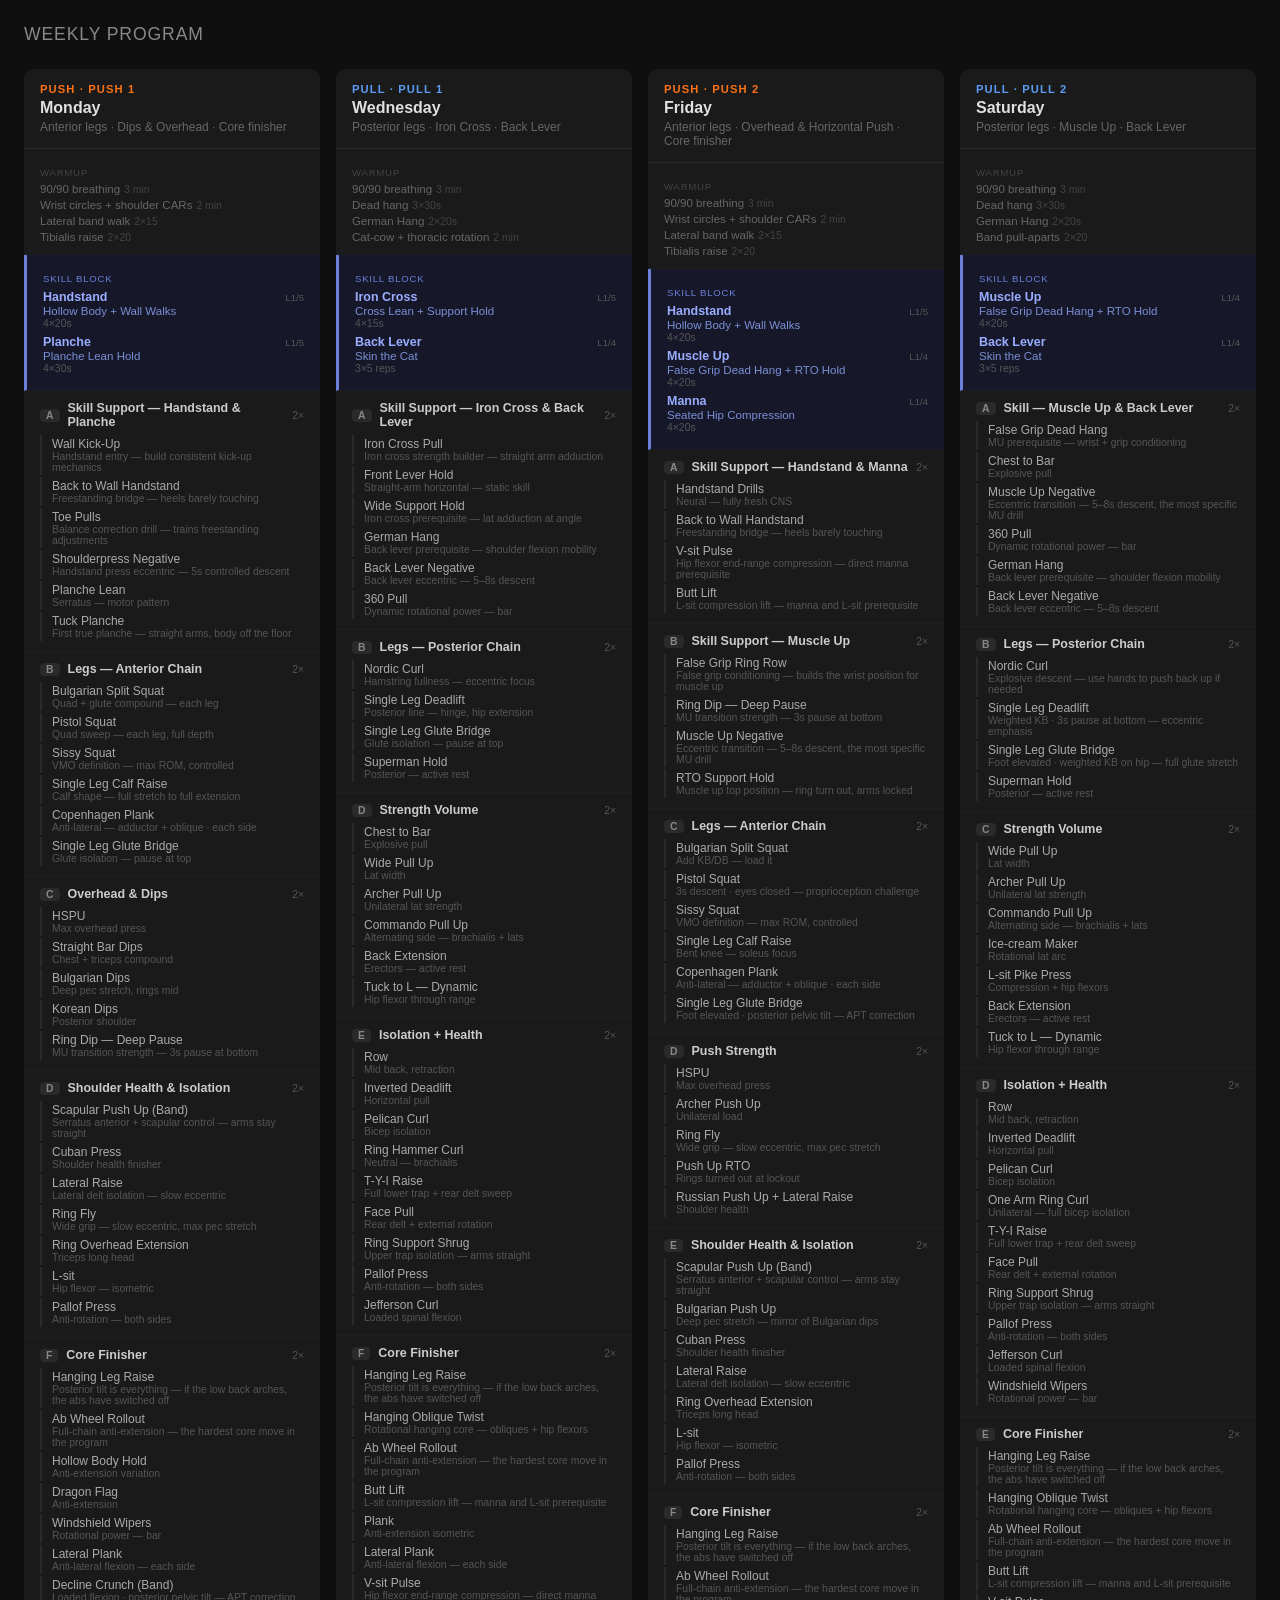
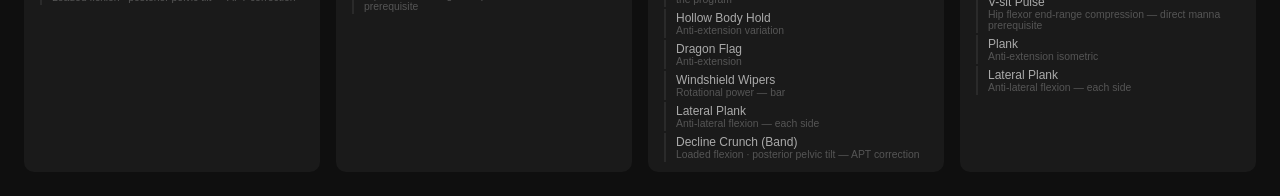
==== commit 38c2de59: "Align skill support blocks, fix hold countdown, fix lateral-plank NaN - Skill support: planche final" ====
--- a/workout-overview.html
+++ b/workout-overview.html
@@ -111,6 +111,8 @@
   'toe-pulls': { id: 'toe-pulls', name: 'Toe Pulls', category: 'shoulder', type: 'reps', targetReps: 12, note: 'Balance correction drill — trains freestanding adjustments' },
   'shoulderpress-negative': { id: 'shoulderpress-negative', name: 'Shoulderpress Negative', category: 'shoulder', type: 'reps', targetReps: 3, note: 'Handstand press eccentric — 5s controlled descent' },
   'front-lever-hold': { id: 'front-lever-hold', name: 'Front Lever Hold', category: 'straight', type: 'hold', targetSecs: 5, note: 'Straight-arm horizontal — static skill' },
+  'planche-lean': { id: 'planche-lean', name: 'Planche Lean', category: 'straight', type: 'hold', targetSecs: 15, note: 'Serratus — motor pattern' },
+  'tuck-planche': { id: 'tuck-planche', name: 'Tuck Planche', category: 'straight', type: 'hold', targetSecs: 5, note: 'First true planche — straight arms, body off the floor' },
 };
 
 // ─── Skill progressions ────────────────────────────────────
@@ -203,11 +205,11 @@
     skills: ['handstand', 'planche'],
     warmup: WARMUP_PUSH,
     supersets: [
-      { id:'A', label:'Designer Skill', rounds:2, ...TABATA, exercises:[EX['wall-kick-up'],EX['chest-wall-handstand'],EX['back-wall-handstand'],EX['toe-pulls'],EX['shoulderpress-negative']] },
+      { id:'A', label:'Skill Support — Handstand & Planche', rounds:2, exercises:[EX['wall-kick-up'],EX['back-wall-handstand'],EX['toe-pulls'],EX['shoulderpress-negative'],EX['planche-lean'],EX['tuck-planche']] },
       { id:'B', label:'Legs — Anterior Chain', rounds:2, exercises:[EX['bulgarian-split-squat'],EX['pistol-squat'],EX['sissy-squat'],EX['single-leg-calf-raise'],EX['copenhagen-plank'],EX['single-leg-glute-bridge']] },
       { id:'C', label:'Overhead & Dips', rounds:2, exercises:[EX['hspu'],EX['straight-bar-dips'],EX['bulgarian-dips'],EX['korean-dips'],EX['ring-dip-deep']] },
       { id:'D', label:'Shoulder Health & Isolation', rounds:2, exercises:[EX['scapular-push-up-band'],EX['cuban-press'],EX['lateral-raise'],{...EX['ring-fly'],note:'Wide grip — slow eccentric, max pec stretch'},EX['ring-overhead-ext'],EX['l-sit'],EX['pallof-press']] },
-      { id:'E', label:'Core Finisher', rounds:2, exercises:[EX['hanging-leg-raise'],EX['hanging-oblique-twist'],EX['ab-wheel-rollout'],EX['butt-lift'],EX['hollow-body-hold'],EX['windshield-wipers'],EX['dragon-flag'],EX['plank'],EX['lateral-plank'],{...EX['decline-crunch-band'],note:'Loaded flexion · posterior pelvic tilt — APT correction'}] },
+      { id:'F', label:'Core Finisher', rounds:2, exercises:[EX['hanging-leg-raise'],EX['ab-wheel-rollout'],EX['hollow-body-hold'],EX['dragon-flag'],EX['windshield-wipers'],EX['lateral-plank'],{...EX['decline-crunch-band'],note:'Loaded flexion · posterior pelvic tilt — APT correction'}] },
     ],
   },
   {
@@ -216,11 +218,11 @@
     skills: ['iron-cross', 'back-lever'],
     warmup: WARMUP_PULL_WED,
     supersets: [
-      { id:'A', label:'Designer Skill', rounds:2, ...TABATA, exercises:[EX['iron-cross-pull'],EX['front-lever-hold'],EX['german-hang'],EX['back-lever-negative'],EX['hollow-body-hold'],EX['false-grip-dead-hang']] },
+      { id:'A', label:'Skill Support — Iron Cross & Back Lever', rounds:2, exercises:[EX['iron-cross-pull'],EX['front-lever-hold'],EX['wide-support-hold'],EX['german-hang'],EX['back-lever-negative'],EX['360-pull']] },
       { id:'B', label:'Legs — Posterior Chain', rounds:2, exercises:[EX['nordic-curl'],EX['single-leg-deadlift'],EX['single-leg-glute-bridge'],EX['superman-hold']] },
-      { id:'C', label:'Strength Volume', rounds:2, exercises:[EX['chest-to-bar'],EX['wide-pull-up'],EX['archer-pull-up'],EX['commande'],EX['back-extension'],EX['tuck-to-l']] },
-      { id:'D', label:'Isolation + Health', rounds:2, exercises:[EX['row'],EX['inverted-deadlift'],EX['pelican-curl'],EX['ring-hammer-curl'],EX['tyi-raise'],EX['face-pull'],EX['ring-support-shrug'],EX['pallof-press'],EX['jefferson-curl']] },
-      { id:'E', label:'Core Finisher', rounds:2, exercises:[EX['hanging-leg-raise'],EX['hanging-oblique-twist'],EX['ab-wheel-rollout'],EX['butt-lift'],EX['plank'],EX['lateral-plank'],EX['v-sit-pulse']] },
+      { id:'D', label:'Strength Volume', rounds:2, exercises:[EX['chest-to-bar'],EX['wide-pull-up'],EX['archer-pull-up'],EX['commande'],EX['back-extension'],EX['tuck-to-l']] },
+      { id:'E', label:'Isolation + Health', rounds:2, exercises:[EX['row'],EX['inverted-deadlift'],EX['pelican-curl'],EX['ring-hammer-curl'],EX['tyi-raise'],EX['face-pull'],EX['ring-support-shrug'],EX['pallof-press'],EX['jefferson-curl']] },
+      { id:'F', label:'Core Finisher', rounds:2, exercises:[EX['hanging-leg-raise'],EX['hanging-oblique-twist'],EX['ab-wheel-rollout'],EX['butt-lift'],EX['plank'],EX['lateral-plank'],EX['v-sit-pulse']] },
     ],
   },
   {
@@ -229,12 +231,12 @@
     skills: ['handstand', 'muscle-up', 'manna'],
     warmup: WARMUP_PUSH,
     supersets: [
-      { id:'A', label:'Designer Skill', rounds:2, ...TABATA, exercises:[EX['handstand-drills'],EX['pseudo-planche-lean'],EX['pseudo-planche-push-up']] },
-      { id:'B', label:'Designer Skill', rounds:2, ...TABATA, exercises:[EX['shoulderpress-negative'],EX['v-sit-pulse'],EX['ring-dip-deep'],EX['muscle-up-negative'],EX['rto-support-hold']] },
+      { id:'A', label:'Skill Support — Handstand & Manna', rounds:2, exercises:[EX['handstand-drills'],EX['back-wall-handstand'],EX['v-sit-pulse'],EX['butt-lift']] },
+      { id:'B', label:'Skill Support — Muscle Up', rounds:2, exercises:[EX['false-grip-row'],EX['ring-dip-deep'],EX['muscle-up-negative'],EX['rto-support-hold']] },
       { id:'C', label:'Legs — Anterior Chain', rounds:2, exercises:[{...EX['bulgarian-split-squat'],note:'Add KB/DB — load it'},{...EX['pistol-squat'],note:'3s descent · eyes closed — proprioception challenge'},{...EX['sissy-squat'],targetReps:12},{...EX['single-leg-calf-raise'],note:'Bent knee — soleus focus'},EX['copenhagen-plank'],{...EX['single-leg-glute-bridge'],note:'Foot elevated · posterior pelvic tilt — APT correction'}] },
-      { id:'D', label:'Horizontal Push', rounds:2, exercises:[EX['hspu'],EX['archer-push-up'],{...EX['ring-fly'],note:'Wide grip — slow eccentric, max pec stretch'},EX['push-up-rto'],EX['russian-push-up']] },
+      { id:'D', label:'Push Strength', rounds:2, exercises:[EX['hspu'],EX['archer-push-up'],{...EX['ring-fly'],note:'Wide grip — slow eccentric, max pec stretch'},EX['push-up-rto'],EX['russian-push-up']] },
       { id:'E', label:'Shoulder Health & Isolation', rounds:2, exercises:[EX['scapular-push-up-band'],EX['bulgarian-push-up'],EX['cuban-press'],EX['lateral-raise'],EX['ring-overhead-ext'],EX['l-sit'],EX['pallof-press']] },
-      { id:'F', label:'Core Finisher', rounds:2, exercises:[EX['hanging-leg-raise'],EX['hanging-oblique-twist'],EX['ab-wheel-rollout'],EX['butt-lift'],EX['hollow-body-hold'],EX['windshield-wipers'],EX['dragon-flag'],EX['plank'],EX['lateral-plank'],{...EX['decline-crunch-band'],note:'Loaded flexion · posterior pelvic tilt — APT correction'}] },
+      { id:'F', label:'Core Finisher', rounds:2, exercises:[EX['hanging-leg-raise'],EX['ab-wheel-rollout'],EX['hollow-body-hold'],EX['dragon-flag'],EX['windshield-wipers'],EX['lateral-plank'],{...EX['decline-crunch-band'],note:'Loaded flexion · posterior pelvic tilt — APT correction'}] },
     ],
   },
   {
@@ -243,7 +245,7 @@
     skills: ['muscle-up', 'back-lever'],
     warmup: WARMUP_PULL_SAT,
     supersets: [
-      { id:'A', label:'Skill — Muscle Up & Back Lever', rounds:2, exercises:[EX['false-grip-dead-hang'],EX['chest-to-bar'],EX['360-pull'],EX['typewriter'],EX['german-hang'],EX['back-lever-negative']] },
+      { id:'A', label:'Skill — Muscle Up & Back Lever', rounds:2, exercises:[EX['false-grip-dead-hang'],EX['chest-to-bar'],EX['muscle-up-negative'],EX['360-pull'],EX['german-hang'],EX['back-lever-negative']] },
       { id:'B', label:'Legs — Posterior Chain', rounds:2, exercises:[{...EX['nordic-curl'],targetReps:6,note:'Explosive descent — use hands to push back up if needed'},{...EX['single-leg-deadlift'],note:'Weighted KB · 3s pause at bottom — eccentric emphasis'},{...EX['single-leg-glute-bridge'],targetReps:10,note:'Foot elevated · weighted KB on hip — full glute stretch'},EX['superman-hold']] },
       { id:'C', label:'Strength Volume', rounds:2, exercises:[EX['wide-pull-up'],EX['archer-pull-up'],EX['commande'],EX['ice-cream-maker'],EX['l-sit-pike-press'],EX['back-extension'],EX['tuck-to-l']] },
       { id:'D', label:'Isolation + Health', rounds:2, exercises:[EX['row'],EX['inverted-deadlift'],EX['pelican-curl'],EX['one-arm-ring-curl'],EX['tyi-raise'],EX['face-pull'],EX['ring-support-shrug'],EX['pallof-press'],EX['jefferson-curl'],EX['windshield-wipers']] },
